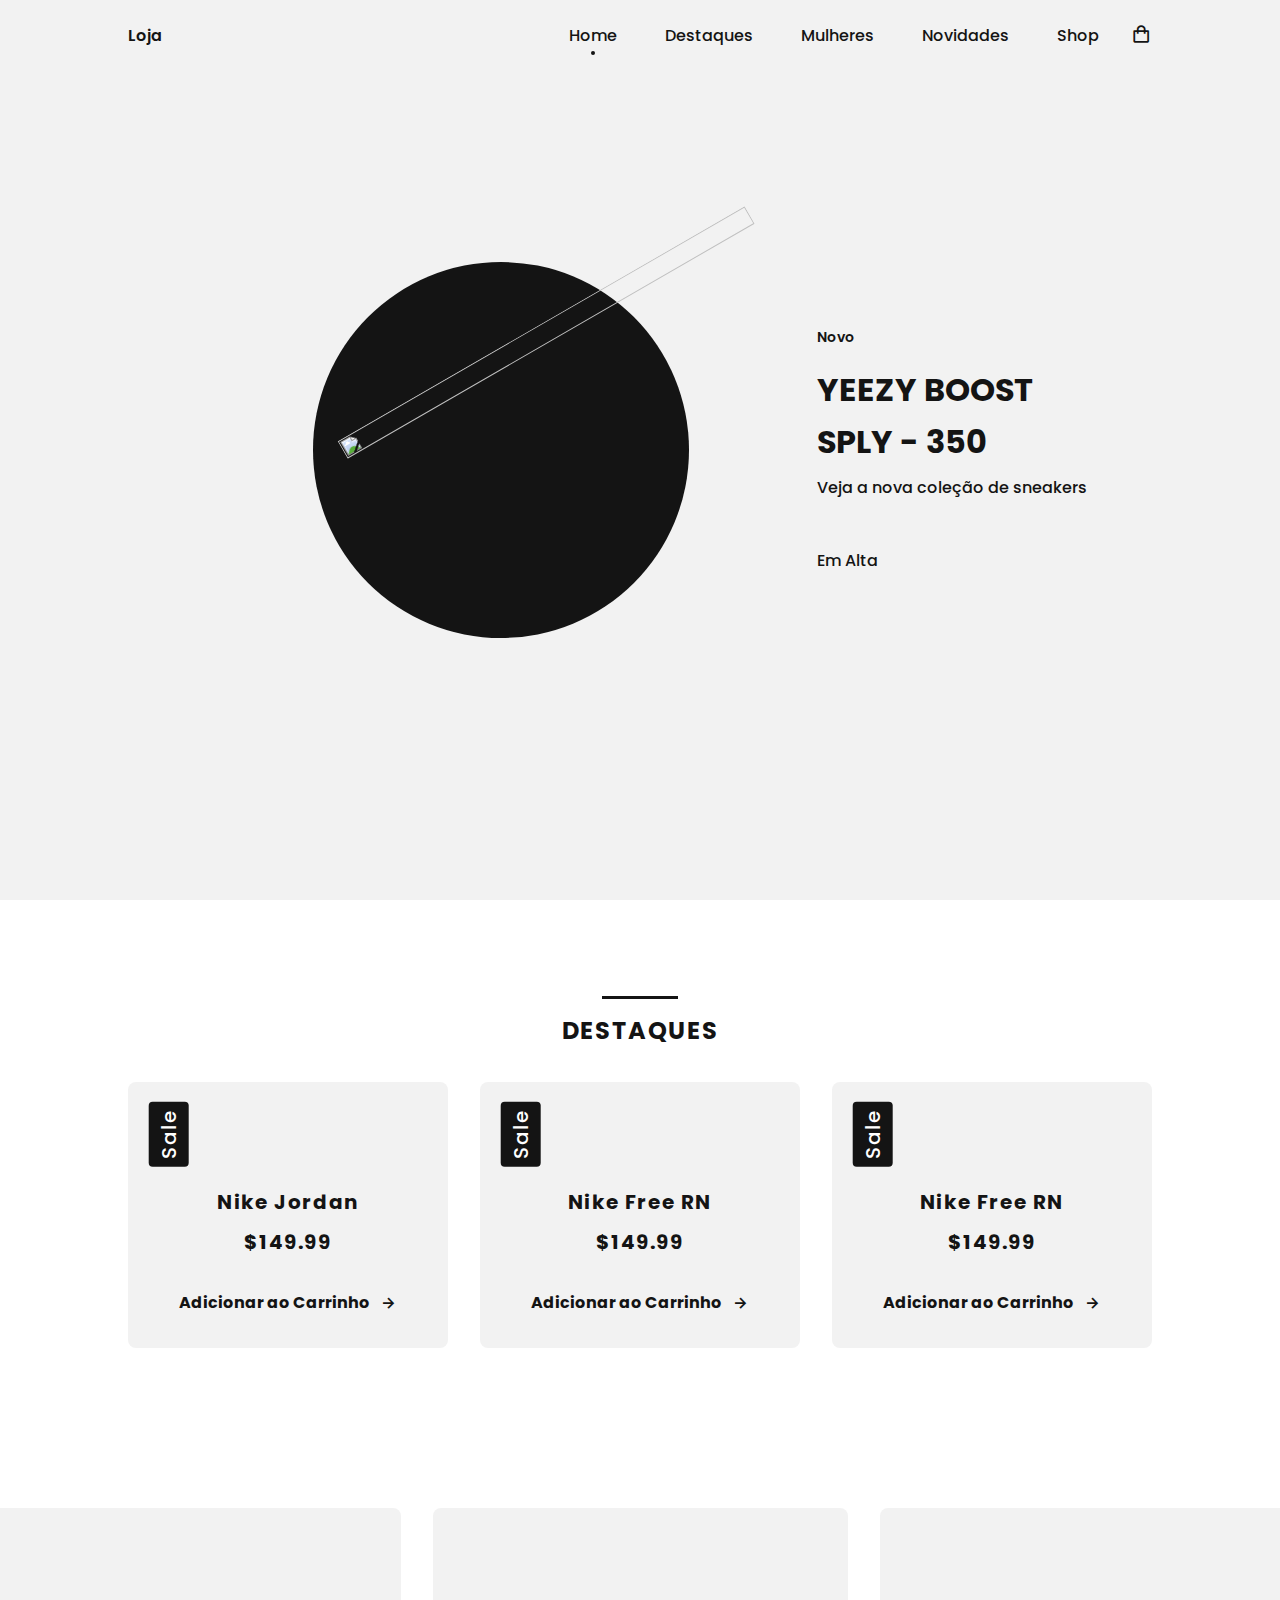
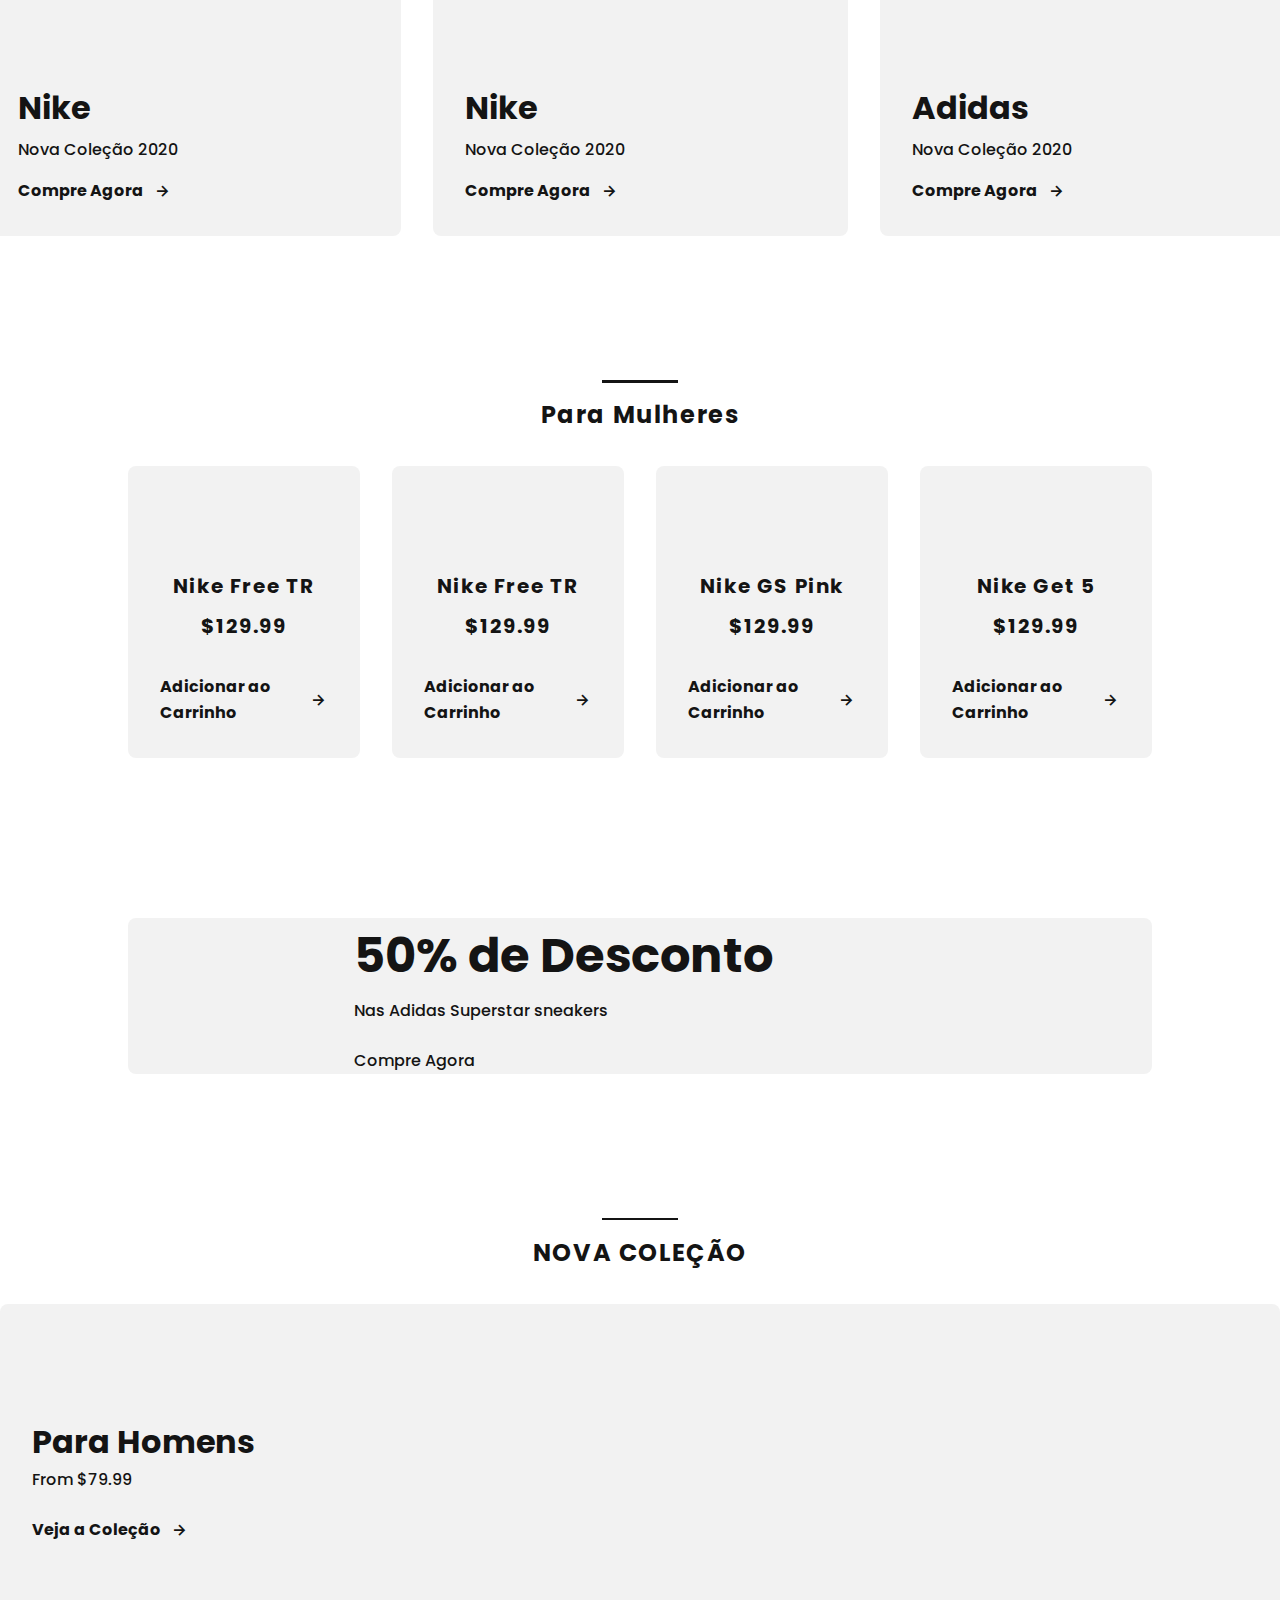
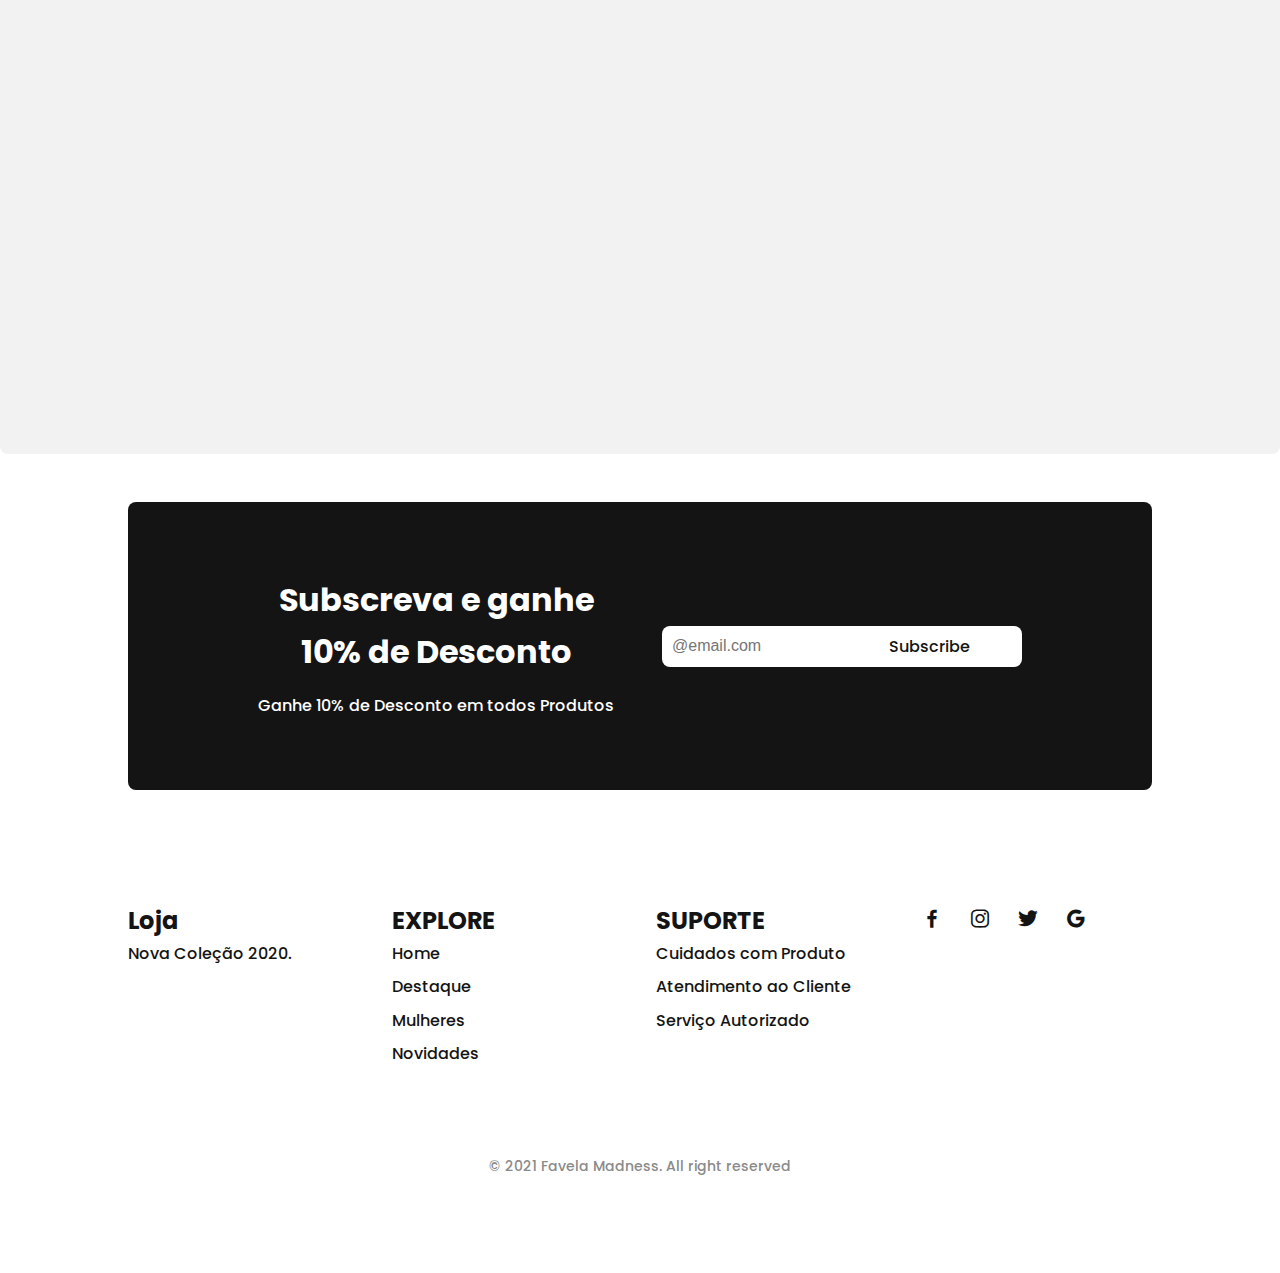
==== html/index.html @ 38699317 "Actualizar" ====
<!DOCTYPE html>
<html lang="en">

<head>
    <meta charset="UTF-8">
    <meta name="viewport" content="width=device-width, initial-scale=1.0">

    <!-- ===== CSS ===== -->
    <link rel="stylesheet" href="../css/styles.css">

    <!-- ===== BOX ICONS ===== -->
    <link rel="stylesheet" href="https://cdn.jsdelivr.net/npm/boxicons@latest/css/boxicons.min.css">

    <title>Loja Online</title>
</head>

<body>

    <!--===== HEADER =====-->
    <header class="l-header" id="header">
        <nav class="nav bd-grid">
            <div class="nav__toggle" id="nav-toggle">
                <i class='bx bxs-grid'></i>
            </div>

            <a href="#" class="nav__logo">Loja</a>

            <div class="nav__menu" id="nav-menu">
                <ul class="nav__list">
                    <li class="nav__item"><a href="#home" class="nav__link active">Home</a></li>
                    <li class="nav__item"><a href="#featured" class="nav__link">Destaques</a></li>
                    <li class="nav__item"><a href="#women" class="nav__link">Mulheres</a></li>
                    <li class="nav__item"><a href="#new" class="nav__link">Novidades</a></li>
                    <li class="nav__item"><a href="./shop.html" class="nav__link">Shop</a></li>
                </ul>
            </div>

            <div class="nav__shop">
                <i class='bx bx-shopping-bag'></i>
            </div>
        </nav>
    </header>

    <main class="l-main">
        <!--===== HOME =====-->
        <section class="home" id="home">
            <div class="home__container bd-grid">
                <div class="home__snaker">
                    <div class="home__shape">
                        <img src="../img/imghome.png" alt="" class="home__img">
                    </div>
                </div>

                <div class="home__data">
                    <span class="home__new">Novo</span>
                    <h1 class="home__title">YEEZY BOOST <br> SPLY - 350</h1>
                    <p class="home__description">Veja a nova coleção de sneakers</p>
                    <a href="#" class="button">Em Alta</a>
                </div>
            </div>
        </section>

        <!--===== FEATURED =====-->
        <section class="featured section" id="featured">
            <h2 class="section-title">DESTAQUES</h2>

            <div class="featured__container bd-grid">
                <article class="sneaker">
                    <div class="sneaker__sale">Sale</div>
                    <img src="../img/featured1.png" alt="" class="sneaker__img">
                    <span class="sneaker__name">Nike Jordan</span>
                    <span class="sneaker__preci">$149.99</span>
                    <a href="" class="button-light">Adicionar ao Carrinho <i
                            class='bx bx-right-arrow-alt button-icon'></i></a>
                </article>

                <article class="sneaker">
                    <div class="sneaker__sale">Sale</div>
                    <img src="../img/featured2.png" alt="" class="sneaker__img">
                    <span class="sneaker__name">Nike Free RN</span>
                    <span class="sneaker__preci">$149.99</span>
                    <a href="" class="button-light">Adicionar ao Carrinho <i
                            class='bx bx-right-arrow-alt button-icon'></i></a>
                </article>

                <article class="sneaker">
                    <div class="sneaker__sale">Sale</div>
                    <img src="../img/featured3.png" alt="" class="sneaker__img">
                    <span class="sneaker__name">Nike Free RN</span>
                    <span class="sneaker__preci">$149.99</span>
                    <a href="" class="button-light">Adicionar ao Carrinho <i
                            class='bx bx-right-arrow-alt button-icon'></i></a>
                </article>
            </div>
        </section>

        <!--===== COLLECTION =====-->
        <section class="collection section">
            <div class="collection__container bd-grid">
                <div class="collection__card">
                    <div class="collection__data">
                        <h3 class="collection__name">Nike</h3>
                        <p class="collection__description">Nova Coleção 2020</p>
                        <a href="#" class="button-light">Compre Agora <i
                                class='bx bx-right-arrow-alt button-icon'></i></a>
                    </div>
                    <img src="../img/collection2.png" alt="" class="collection__img">
                </div>

                <div class="collection__card">
                    <div class="collection__data">
                        <h3 class="collection__name">Nike</h3>
                        <p class="collection__description">Nova Coleção 2020</p>
                        <a href="#" class="button-light">Compre Agora <i
                                class='bx bx-right-arrow-alt button-icon'></i></a>
                    </div>
                    <img src="../img/collection1.png" alt="" class="collection__img">
                </div>

                <div class="collection__card">
                    <div class="collection__data">
                        <h3 class="collection__name">Adidas</h3>
                        <p class="collection__description">Nova Coleção 2020</p>
                        <a href="#" class="button-light">Compre Agora <i
                                class='bx bx-right-arrow-alt button-icon'></i></a>
                    </div>
                    <img src="../img/collection2.png" alt="" class="collection__img">
                </div>
            </div>
        </section>

        <!--===== WOMEN SNEAKERS =====-->
        <section class="women section" id="women">
            <h2 class="section-title">Para Mulheres</h2>
            <div class="women__container bd-grid">
                <article class="sneaker">
                    <img src="../img/women1.png" alt="" class="sneaker__img">
                    <span class="sneaker__name">Nike Free TR</span>
                    <span class="sneaker__preci">$129.99</span>
                    <a href="" class="button-light">Adicionar ao Carrinho <i
                            class='bx bx-right-arrow-alt button-icon'></i></a>
                </article>

                <article class="sneaker">
                    <img src="../img/women2.png" alt="" class="sneaker__img">
                    <span class="sneaker__name">Nike Free TR</span>
                    <span class="sneaker__preci">$129.99</span>
                    <a href="" class="button-light">Adicionar ao Carrinho <i
                            class='bx bx-right-arrow-alt button-icon'></i></a>
                </article>

                <article class="sneaker">
                    <img src="../img/women3.png" alt="" class="sneaker__img">
                    <span class="sneaker__name">Nike GS Pink</span>
                    <span class="sneaker__preci">$129.99</span>
                    <a href="" class="button-light">Adicionar ao Carrinho <i
                            class='bx bx-right-arrow-alt button-icon'></i></a>
                </article>

                <article class="sneaker">
                    <img src="../img/women4.png" alt="" class="sneaker__img">
                    <span class="sneaker__name">Nike Get 5</span>
                    <span class="sneaker__preci">$129.99</span>
                    <a href="" class="button-light">Adicionar ao Carrinho <i
                            class='bx bx-right-arrow-alt button-icon'></i></a>
                </article>
            </div>
        </section>

        <!--===== OFFER =====-->
        <section class="offer section">
            <div class="offer__container bd-grid">
                <div class="offer_data">
                    <h3 class="offer__title">50% de Desconto</h3>
                    <p class="offer__description">Nas Adidas Superstar sneakers</p>
                    <a href="#" class="button">Compre Agora</a>
                </div>

                <img src="../img/offert.png" alt="" class="offer__img">
            </div>
        </section>

        <!--===== NEW COLLECTION =====-->
        <section class="new section" id="new">
            <h2 class="section-title">NOVA COLEÇÃO</h2>
            <div class="new__mens">
                <img src="../img/new1.png" alt="" class="new__mens-img">
                <h3 class="new__title">Para Homens</h3>
                <span class="new__preci">From $79.99</span>
                <a href="#" class="button-light">Veja a Coleção <i class='bx bx-right-arrow-alt button-icon'></i></a>

                <div class="new__sneaker">
                    <div class="new__sneaker-card">
                        <img src="../img/new2.png" alt="" class="new__sneaker-img">
                        <div class="new__sneaker-overlay">
                            <a href="" class="button">Adicionar ao Carrinho</a>
                        </div>
                    </div>
                </div>

                <div class="new__sneaker">
                    <div class="new__sneaker-card">
                        <img src="../img/new3.png" alt="" class="new__sneaker-img">
                        <div class="new__sneaker-overlay">
                            <a href="" class="button">Adicionar ao Carrinho</a>
                        </div>
                    </div>
                </div>

                <div class="new__sneaker">
                    <div class="new__sneaker-card">
                        <img src="../img/new4.png" alt="" class="new__sneaker-img">
                        <div class="new__sneaker-overlay">
                            <a href="" class="button">Adicionar ao Carrinho</a>
                        </div>
                    </div>
                </div>

                <div class="new__sneaker">
                    <div class="new__sneaker-card">
                        <img src="../img/new5.png" alt="" class="new__sneaker-img">
                        <div class="new__sneaker-overlay">
                            <a href="" class="button">Adicionar ao Carrinho</a>
                        </div>
                    </div>
                </div>
            </div>
        </section>

        <!--===== NEWSLETTER =====-->
        <secton class="newsletter section">
            <div class="newsletter__container bd-grid">
                <div>
                    <h3 class="newsletter__title">Subscreva e ganhe <br> 10% de Desconto</h3>
                    <p class="newsletter__description">Ganhe 10% de Desconto em todos Produtos </p>
                </div>

                <form action="" class="newsletter__subscribe">
                    <input type="text" placeholder="@email.com" class="newsletter__input">
                    <a href="#" class="button">Subscribe</a>
                </form>
            </div>
        </secton>


    </main>

    <!--===== FOOTER =====-->
    <footer class="footer section">
        <div class="footer__container bd-grid">
            <div class="footer__box">
                <h3 class="footer__title">Loja</h3>
                <p class="footer__description">Nova Coleção 2020.</p>
            </div>

            <div class="footer__box">
                <h3 class="footer__title">EXPLORE</h3>
                <ul>
                    <li><a href="#home" class="footer__link">Home</a></li>
                    <li><a href="#featured" class="footer__link">Destaque</a></li>
                    <li><a href="#women" class="footer__link">Mulheres</a></li>
                    <li><a href="#new" class="footer__link">Novidades</a></li>
                </ul>
            </div>

            <div class="footer__box">
                <h3 class="footer__title">SUPORTE</h3>
                <ul>
                    <li><a href="#" class="footer__link">Cuidados com Produto</a></li>
                    <li><a href="#" class="footer__link">Atendimento ao Cliente</a></li>
                    <li><a href="#" class="footer__link">Serviço Autorizado</a></li>
                </ul>
            </div>

            <div class="footer__box">
                <a href="#" class="footer__social"><i class='bx bxl-facebook'></i></a>
                <a href="#" class="footer__social"><i class='bx bxl-instagram'></i></a>
                <a href="#" class="footer__social"><i class='bx bxl-twitter'></i></a>
                <a href="#" class="footer__social"><i class='bx bxl-google'></i></a>
            </div>
        </div>

        <p class="footer__copy">&#169; 2021 Favela Madness. All right reserved</p>
    </footer>

    <!--===== MAIN JS =====-->
    <script src="../js/main.js"></script>

</body>

</html>
---- css/styles.css ----
/*===== GOOGLE FONTS =====*/
@import url("https://fonts.googleapis.com/css2?family=Poppins:wght@400;500;600;700&display=swap");
/*===== VARIABLES CSS =====*/
  :root {
    --header-height: 3rem;
  /*===== Font weight =====*/
    --font-medium:500;
    --font-semi-bold:600;
    --font-bold:700;

  /*===== Colores =====*/
    --dark-color: #141414;
    --dark-color-light: #8a8a8a;
    --dark-color-lighten: #f2f2f2;
    --white-color: #fff;

  /*===== Font and typography =====*/
  --body-font: 'Poppins', sans-serif;
  --big-font-size: 1.25rem;
  --bigger-font-size: 1.5rem;
  --biggest-font-size: 2rem;
  --h2-font-size: 1.25rem;
  --normal-font-size: .938rem;
  --smaller-font-size: .813rem;

  /*===== Margenes =====*/
  --mb-1: .5rem;
  --mb-2: 1rem;
  --mb-3: 1.5rem;
  --mb-4: 2rem;
  --mb-5: 2.5rem;
  --mb-6: 3rem;
  
  /*===== z index =====*/
  --z-fixed:100;
  
  /*===== Rotate img =====*/
  --rotate-img: rotate(-30deg)
  }

@media screen and (min-width: 768px){
  :root {
    --body-font: 'Poppins', sans-serif;
    --big-font-size: 1.5rem;
    --bigger-font-size: 2rem;
    --biggest-font-size: 3rem;
    --normal-font-size: 1rem;
    --smaller-font-size: .875rem;

  }
}

/*===== BASE =====*/
*,::before,::after{
  box-sizing: border-box;
}

html{
  scroll-behavior: smooth;
}

body{
  margin: var(--header-height)0 0 0;
  font-family: var(--body-font);
  font-size: var(--normal-font-size);
  font-weight: var(--font-medium);
  color: var(--dark-color);
  line-height: 1.6;
}

h1,h2,h3,p,ul{
  margin: 0;
}

ul{
  padding: 0;
  list-style: none;
}

a{
  text-decoration: none;
  color: var(--dark-color);
}

img{
  max-width: 100%;
  height: auto;
  display: block;
}

/*===== CLASS CSS ===== */
.section{
  padding: 5rem 0 2rem;
}

.section-title{
  position: relative;
  font-size: var(--big-font-size);
  margin-bottom: var(--mb-4);
  text-align: center;
  letter-spacing: .1rem;
}

.section-title::after{
  content: '';
  position: absolute;
  width: 56px;
  height: .18rem;
  top: -1rem;
  left: 0;
  right: 0;
  margin: auto;
  background-color: var(--dark-color);
}
/*===== LAYOUT =====*/
.bd-grid{
  max-width: 1024px;
  display: grid ;
  grid-template-columns: 100%;
  column-gap: 2rem;
  width: calc(100% - 2rem);
  margin-left: var(--mb-2);
  margin-right: var(--mb-2);
}

.l-header{
  width: 100%;
  position: fixed;
  top: 0;
  left: 0;
  z-index: var(--z-fixed);
  background-color: var(--dark-color-lighten);
}
/*===== NAV =====*/
.nav{
  height: var(--header-height);
  display: flex;
  justify-content: space-between;
  align-items: center;
}

@media screen and (max-width: 768px){
  .nav__menu{
    position: fixed;
    top: var(--header-height);
    left: -100%;
    width: 70%;
    height: 100vh;
    padding: 2rem;
    background-color: var(--white-color);
    transition: .5s;
  }
}

.nav__item{
  margin-bottom: var(--mb-4);
}

.nav__logo{
  font-weight: var(--font-semi-bold);
}

.nav__toggle, .nav__shop{
  font-size: 1.3rem;
  cursor: pointer;
}
/*Show menu*/
.show{
  left: 0;
}
/*Active link*/
.active{
  position: relative;
}

.active::before{
  content: '';
  position: absolute;
  bottom: -.5rem;
  left: 45%;
  width: 4px;
  height: 4px;
  background-color: var(--dark-color);
  border-radius: 50%; 
}

/*Change color header*/
.scroll-header{
  background-color: var(--white-color);
  box-shadow: 0 2px 4px rgba(0, 0, 0, .1);
}


/*===== HOME =====*/
.home{
  background-color: var(--dark-color-lighten);
  overflow: hidden;
}

.home__container{
  height: calc(100vh - var(--header-height));
}

.home__sneaker{
  position: relative;
  display: flex;
  justify-content: center;
  align-self: center;
}

.home__shape{
  width: 220px;
  height: 220px;
  background-color: var(--dark-color);
  border-radius: 50%;
  margin-left: 120px;
  padding-top: 12%;
}

.home__img{
  /* position: absolute; */
  top: 4.5rem;
  max-width: initial;
  width: 275px;
  transform: var(--rotate-img);
  right: 0;
  left: 7rem;
}

.home__new{
  display: block;
  font-size: var(--smaller-font-size);
  font-weight: var(--font-semi-bold);
  margin-bottom: var(--mb-2);
}

.home__title{
  font-size: var(--bigger-font-size);
  margin-bottom: var(--mb-1);
}

.home__description{
  margin-bottom: var(--mb-6);
}*/

/*BUTTONS*/
.button{
  display: inline-block;
  background-color: var(--dark-color);
  color: var(--white-color);
  padding: 1.125rem 2rem;
  font-weight: var(--font-medium);
  border-radius: .5rem;
  transition: .3s;
}

.button:hover{
  transform: translateY(-.25rem);
}

.button-light{
  display: inline-flex;
  color: var(--dark-color);
  font-weight: var(--font-bold);
  align-items: center;
}

.button-icon{
  font-size: 1.25rem;
  margin-left: var(--mb-1);
  transition: .3s;
}

.button-light:hover .button-icon{
  transform: translateY(.25rem);
}
/*===== FEATURED =====*/
.featured__container{
  row-gap: 2rem;
  grid-template-columns: repeat(auto-fit, minmax(220px, 1fr));
}

.sneaker{
  position: relative;
  display: flex;
  flex-direction: column;
  align-items: center;
  padding: 2rem;
  background-color: var(--dark-color-lighten);
  border-radius: .5rem;
  transition: .3s;
}

.sneaker__sale{
  position: absolute;
  left: .5rem;
  background-color: var(--dark-color);
  color: var(--white-color);
  padding: .25rem .5rem;
  border-radius: .25rem;
  font-size: var(--h2-font-size);
  transform: rotate(-90deg);
  letter-spacing: .1rem;
}

.sneaker__img{
  width: 220px;
  margin-top: var(--mb-3);
  margin-bottom: var(--mb-6);
  transform: var(--rotate-img);
  filter: drop-shadow(0 12px 8px rgba(0,0,0,.2));
}

.sneaker__name, .sneaker__preci{
  font-size: var(--h2-font-size);
  letter-spacing: .1rem;
  font-weight: var(--font-bold);
}

.sneaker__name{
  margin-bottom: var(--mb-1);
}

.sneaker__preci{
  margin-bottom: var(--mb-4);
}

.sneaker:hover{
  transform: translateY(-.5rem);
}

.sneaker__pages{
  margin-top: var(--mb-6);
}

.sneaker__pag{
  padding: .5rem 1rem;
  border: 1px solid var(--dark-color);
}

.sneaker__pag:hover{
  background-color: var(--dark-color);
  color: var(--white-color);
}

/*===== COLLECTION =====*/
.collection__container{
  row-gap: 2rem;
  justify-content: center;
}

.collection__card{
  position: relative;
  display: flex;
  height: 328px;
  background-color: var(--dark-color-lighten);
 padding: 2rem;
 border-radius: .5rem; 
 transition: .3s;
}

.collection__data{
  align-self: flex-end;
}

.collection__img{
  position: absolute;
  top: 0;
  right: 0;
  width: 230px;
}

.collection__name{
  font-size: var(--bigger-font-size);
  margin-bottom: .25rem;
}
.collection__description{
  margin-bottom: var(--mb-2);
}
.collection__card:hover{
  transform: translateY(-.5rem);
}
/*===== WOMEN SNEAKERS =====*/
.women__container{
  row-gap: 2rem;
  grid-template-columns: repeat(auto-fit, minmax(220px, 1fr));
}

/*===== OFFER =====*/
.offer__container{
  grid-template-columns: 55% 45%;
  column-gap: 0;
  background-color: var(--dark-color-lighten);
  border-radius: .5rem;
  justify-content: center;
}

.offer__data{
  padding:  4rem 0 4rem 1.5rem;
}

.offer__title{
  font-size: var(--biggest-font-size);
  margin-bottom: .25rem;
}

.offer__description{
  margin-bottom: var(--mb-3);
}

.offer__img{
  width: 153px;
}

/*===== NEW COLLECTION  =====*/
.new__container{
  row-gap: 2rem;
}

.new__mens{
  display: flex;
  flex-direction: column;
  justify-content: center;
  background-color: var(--dark-color-lighten);
  border-radius: .5rem;
  padding: 2rem;
}

.new__mens-img{
  width: 276px;
  margin-bottom: var(--mb-3);
}

.new__title{
  font-size: var(--bigger-font-size);
}

.new__preci{
  display: block;
  margin-bottom: var(--mb-3);
}

.new__mens__sneaker{
  display: grid;
  gap: 1.5rem;
  grid-template-columns: repeat(auto-fit, minmax(220px, 1fr));
}

.new__sneaker-card{
  position: relative;
  padding: 3.5rem 1.5rem;
  background-color: var(--dark-color-lighten);
  border-radius: .5rem;
  overflow: hidden;
  display: flex;
  justify-content: center;
}

.new__sneaker-overlay{
  position: absolute;
  left: 0;
  bottom: -100%;
  width: 100%;
  height: 100%;
  display: flex;
  justify-content: center;
  align-items: center;
  background-color: rgba(138, 138, 138, .3);
  transition: .3s;
}

.new__sneaker-card:hover .new__sneaker-overlay{
  bottom: 0;
}
/*===== NEWSLETTER =====*/
.newsletter__container{
  background-color: var(--dark-color);
  color: var(--white-color);
  padding: 2rem .5rem;
  border-radius: .5rem;
  text-align: center;
}

.newsletter__title{
  font-size: var(--bigger-font-size);
  margin-bottom: var(--mb-2);
}

.newsletter__description{
  margin-bottom: var(--mb-5);
}

.newsletter__subscribe{
  display: flex;
  column-gap: .5rem;
  background-color: var(--white-color);
  padding: .5rem;
  border-radius: .5rem;
}

.newsletter__input{
  outline: none;
  border: none;
  widows: 90%;
  font-size: var(--normal-font-size);
}

.newsletter::placeholder{
  color: var(--dark-color);
  font-family: var(--body-font);
  font-size: var(--normal-font-size);
  font-weight: var(--font-semi-bold);
}
/*===== FOOTER =====*/
.footer__container{
  grid-template-columns: repeat(auto-fit, minmax(220px, 1fr));
}

.footer__box{
  margin-bottom: var(--mb-4);
}

.footer__title{
  font-size: var(--big-font-size);
}

.footer__link{
  display: block;
  width: max-content;
  margin-bottom: var(--mb-1);
}

.footer__social{
  font-size: 1.5rem;
  margin-right: 1.25rem;
}

.footer__copy{
  padding: 3rem;
  font-size: var(--smaller-font-size);
  color: var(--dark-color-light);
  text-align: center;

}
/* ===== MEDIA QUERIES=====*/
@media screen and (max-width: 276px){
  .home__shape{
    width: 220px;
    height: 220px;
    margin-left: 50px;
  }
}
@media screen and (min-width: 576px){
  .collection__container{
    grid-template-columns: 415px;
  }
  .collection__img{
    width: 260px;
  }
  .offer__container{
    grid-template-columns: max-content max-content;
  }
  .offer__data{
    text-align: center;
  }
  .new__mens{
    align-items: center;
  }
}

@media screen and (min-width: 768px){
  body{
    margin: 0;
  }
  .section{
    padding: 7rem 0 3rem;
  }
  .section-title::after{
    width: 76px;
  }
  .nav{
    height: calc(var(--header-height) + 1.5rem);
  }
  .nav__menu{
    margin-left: auto;
  }
  .nav__list{
    display: flex;
  }
  .nav__item{
    margin-left: var(--mb-6);
    margin-bottom: 0;
  }
  .nav__toggle{
    display: none;
  }
  .home__container{
    height: 100vh;
    grid-template-columns: max-content max-content;
    justify-content: center;
    align-items: center;
  }
  .home__sneaker{
    order: 1;
  }
  .home__shape{
    width: 376px;
    height: 376px;
  }
  .home__img{
    width: 470px;
    top: 10rem;
    right: 0;
    left: 0;
    height: max-content;
  }
  .newsletter__container{
    grid-template-columns: max-content max-content;
    justify-content: center;
    align-items: center;
    padding: 4.5rem 2rem;
    column-gap: 3rem;
  }
  .newsletter__description{
    margin-bottom: 0;
  }
  .newsletter__subscribe{
    width: 360px;
    height: max-content;
  }

}

@media screen and (min-width: 1024px){
  .bd-grid{
    margin-left: auto;
    margin-right: auto;
  }
  .home__container{
    column-gap: 8rem;
  }
  .collection__container{
    grid-template-columns: repeat(3, 415px);
  }
  .new__container{
    grid-template-columns: max-content 1fr;
  }
  .new__mens{
    align-items: initial;
    justify-content: flex-end;
    padding: 4rem 2rem;
  }
  .new__mens-img{
    margin-bottom: var(--mb-6);
  }
  .home__img{
    width: 470px;
    top: 10rem;
    right: 0;
    left: 14rem;
  }
}
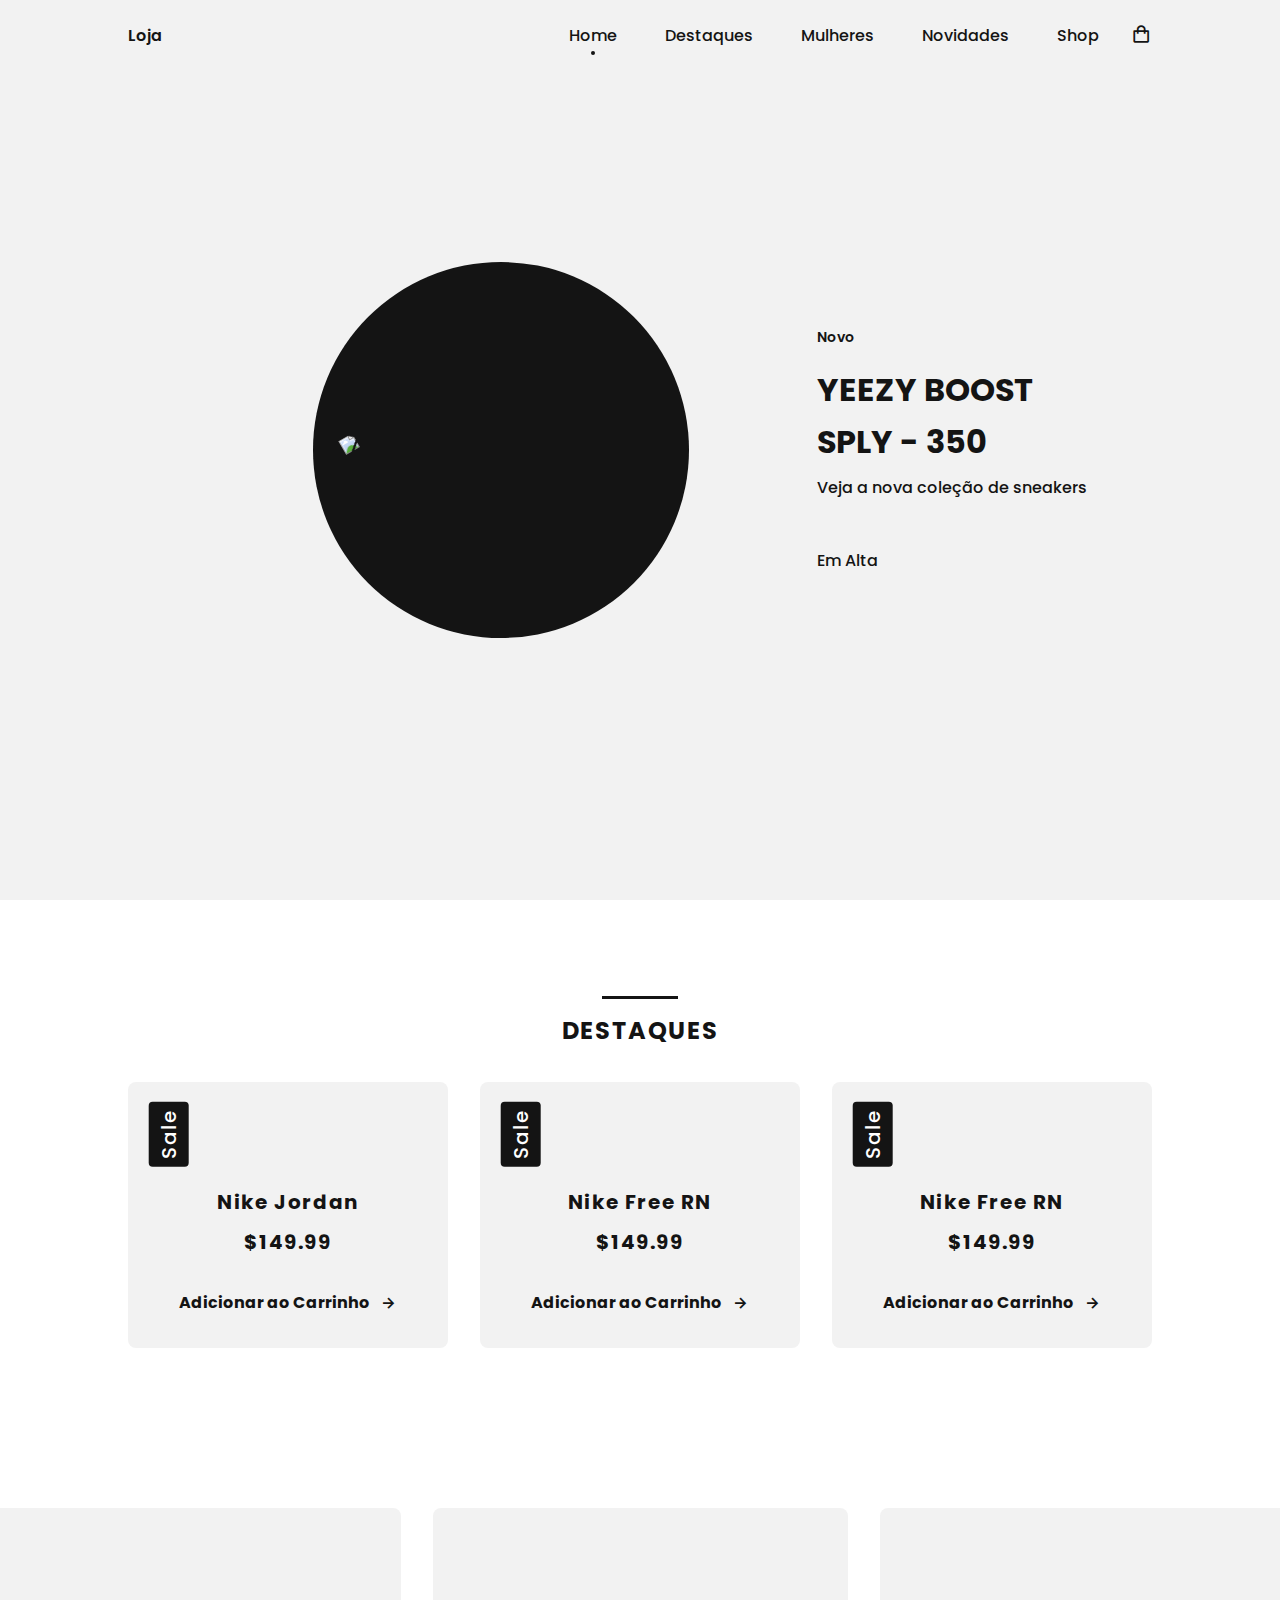
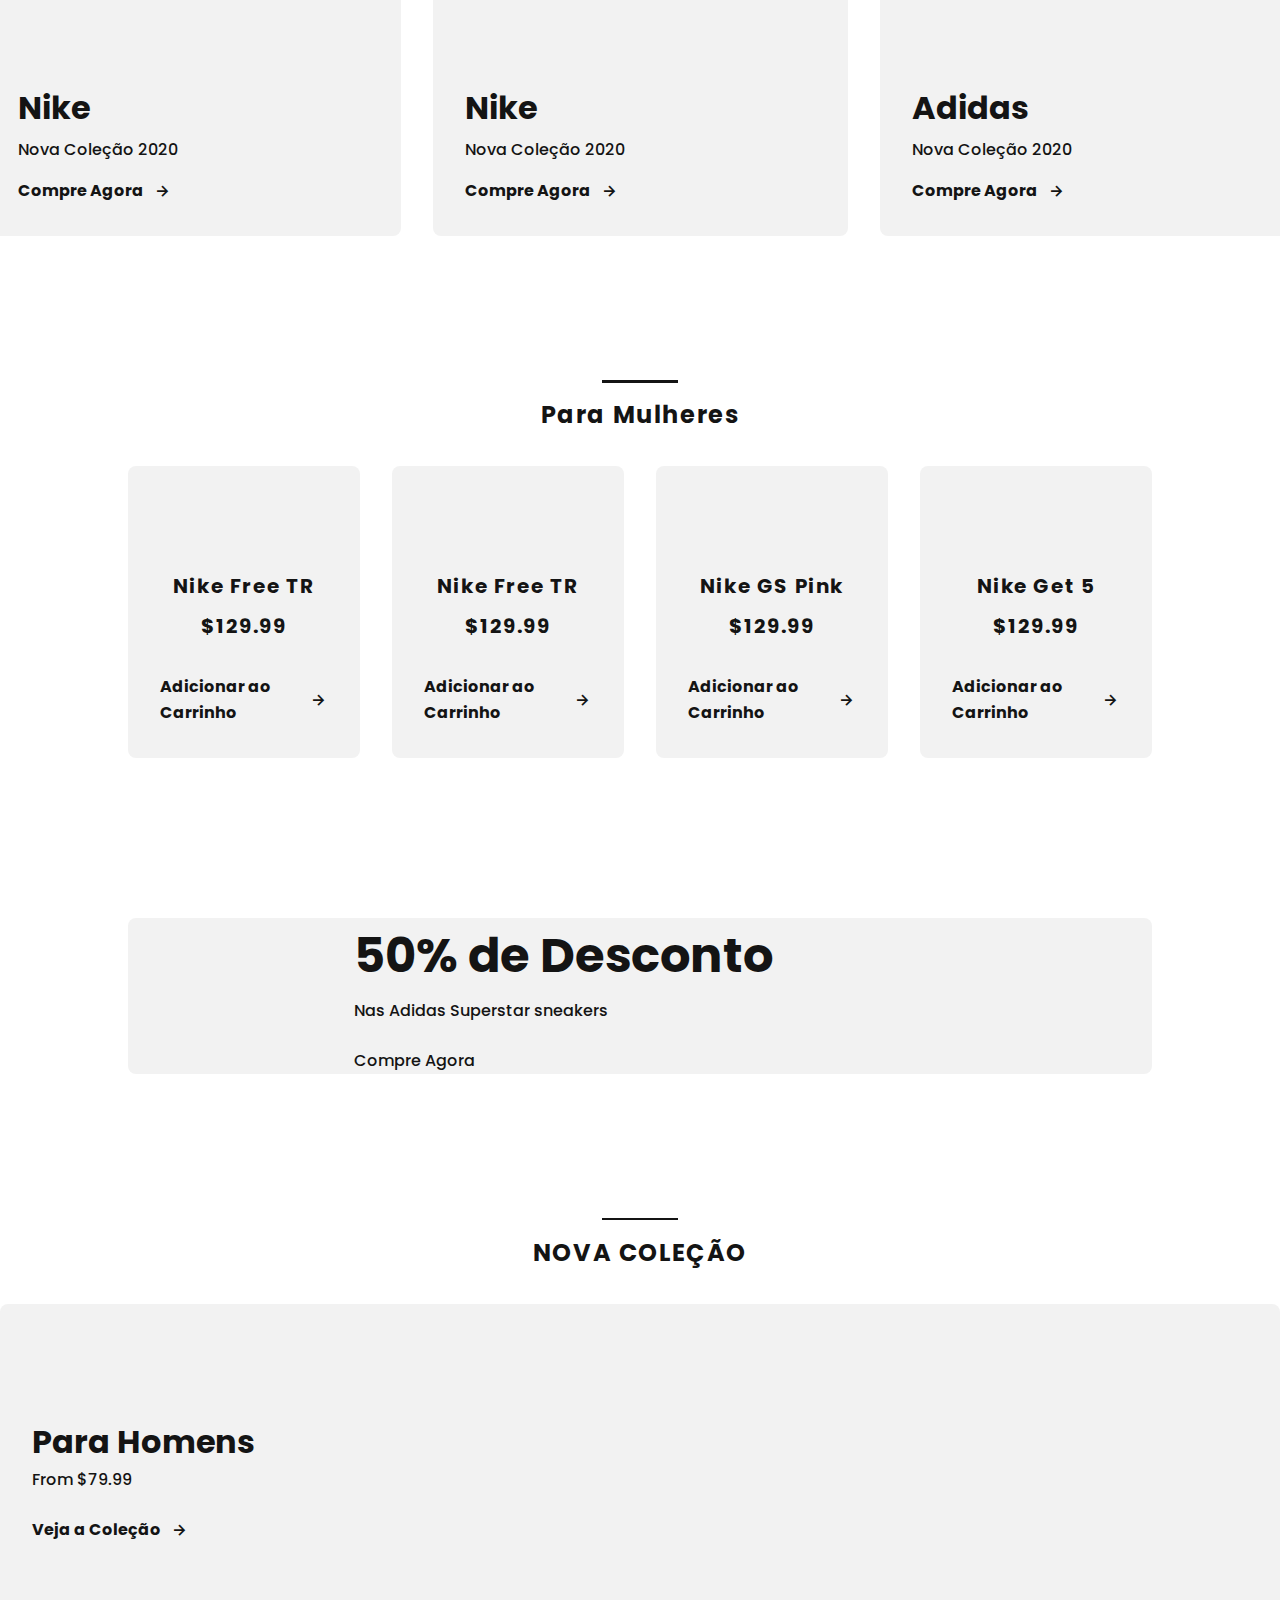
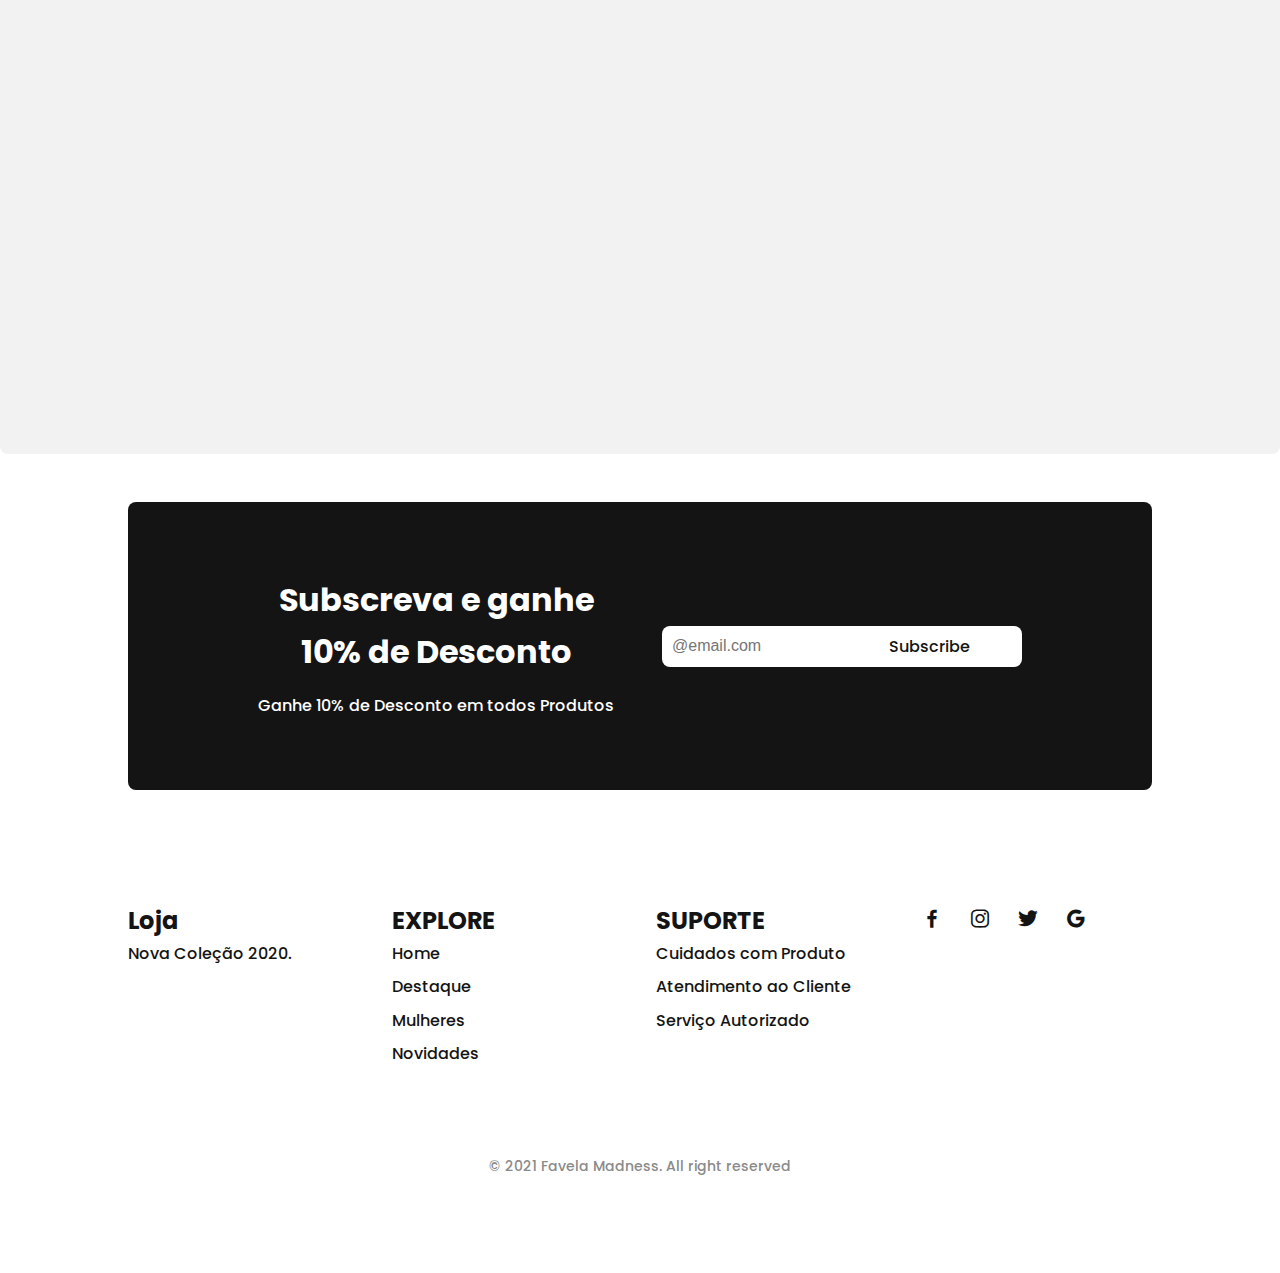
==== commit 8df129d8: "Changes" ====
--- a/html/index.html
+++ b/html/index.html
@@ -47,7 +47,7 @@
             <div class="home__container bd-grid">
                 <div class="home__snaker">
                     <div class="home__shape">
-                        <img src="../img/imghome.png" alt="" class="home__img">
+                        <img src="../img/imghome.png" alt="imagem" class="home__img">
                     </div>
                 </div>
 
--- a/css/styles.css
+++ b/css/styles.css
@@ -218,7 +218,7 @@
 }
 
 .home__img{
-  /* position: absolute; */
+  /* position: absolute; */ 
   top: 4.5rem;
   max-width: initial;
   width: 275px;
